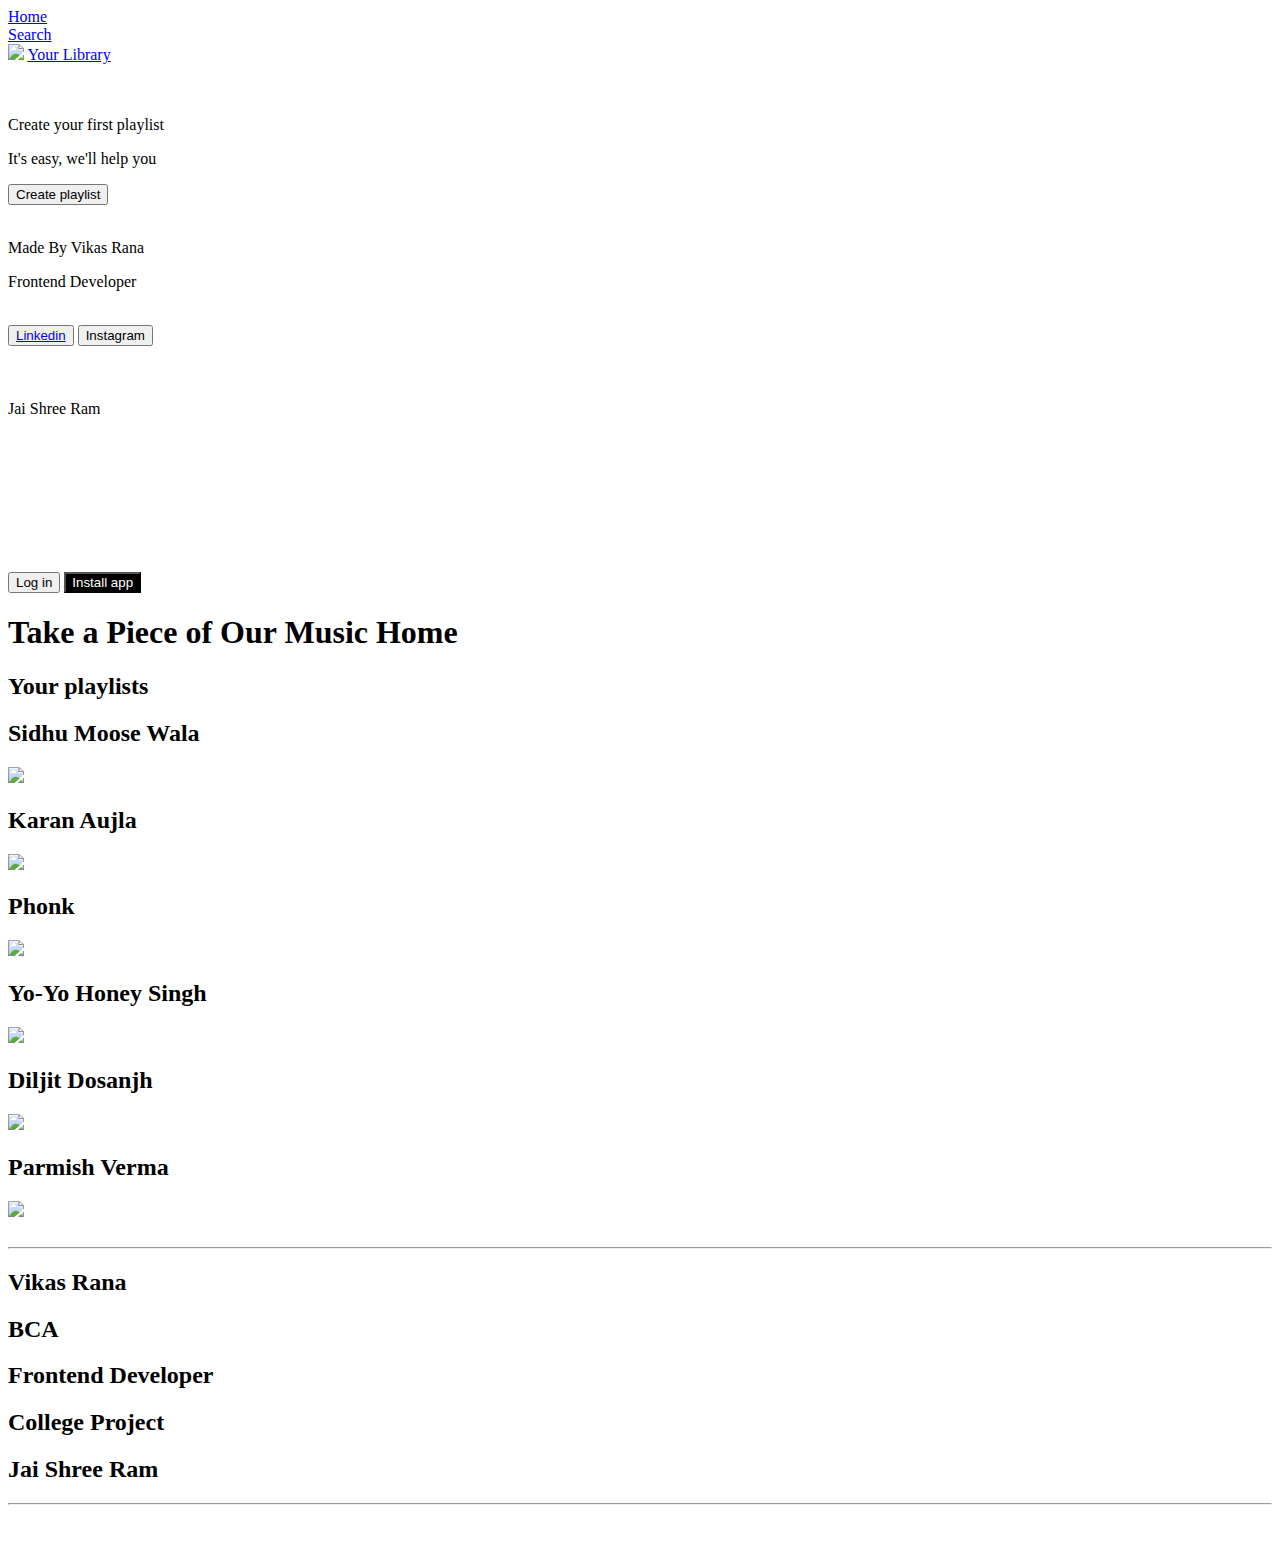
==== musicwebsite.html @ b895190f "Update and rename COLLEGE PROJECT.HTML to musicwebsite.html" ====
<!DOCTYPE html>
<html lang="en">

<head>
    <meta charset="UTF-8">
    <meta name="viewport" content="width=device-width, initial-scale=1.0">
    <link rel="stylesheet" href="cp.CSS">
    <link rel="stylesheet" href="https://cdnjs.cloudflare.com/ajax/libs/font-awesome/6.4.2/css/all.min.css"
        integrity="sha512-z3gLpd7yknf1YoNbCzqRKc4qyor8gaKU1qmn+CShxbuBusANI9QpRohGBreCFkKxLhei6S9CQXFEbbKuqLg0DA=="
        crossorigin="anonymous" referrerpolicy="no-referrer">
    <link rel="icon" sizes="32x32" type="image/png"
        href="music.png">
    <title>Vikas - Music for Every Taste</title>
    <link rel="preconnect" href="https://fonts.googleapis.com">
    <link rel="preconnect" href="https://fonts.gstatic.com" crossorigin>
    <link
        href="https://fonts.googleapis.com/css2?family=Montserrat:wght@300;400;500;600;700&family=Poppins:wght@400;700&display=swap"
        rel="stylesheet">
</head>

<body>
    <div class="main">
        <div class="sidebar">
            <div class="nav">
                <div class="nav-option" style="opacity: 1;">
                    <i class="fa-solid fa-house"></i>
                    <a href="#">Home</a>
                </div>
                <div class="nav-option">
                    <i class="fa-solid fa-magnifying-glass"></i>
                    <a href="#">Search</a>
                </div>
            </div>
            <div class="library">
                <div class="option">
                    <div class="lib-option nav-option">
                        <img src="library_icon.png">
                        <a href="#">Your Library</a>
                    </div>
                    <div class="icons">
                        <i class="fa-solid fa-plus"></i>
                        <i class="fa-solid fa-arrow-right"></i>
                    </div>
                </div>
                <br><br>
                <div class="lib-box">
                    <p class="box-p1">Create your first playlist</p>
                    <p class="box-p2">It's easy, we'll help you</p>
                    <button class="badge">Create playlist</button>
                </div>
                <br>
                <div class="vikas-box">
                    <p class="box-p1">Made By Vikas Rana</p>
                    <p class="box-p2">Frontend Developer</p>
                    <br>
                    <button class="badge" id="linkedin"><a
                            href="https://www.linkedin.com/in/vikas-rana-53a373256/">Linkedin</a></button>
                    <button class="badge">Instagram</button>
                </div>
                <br><br><br>
                <div class="RAM">Jai Shree Ram</div>
            </div>
        </div>
        <div class="main-content">
            <div class="sticky-nav">
                <div class="sticky-nav-icons">

                    <video src="EARTH.webm" loop   autoplay width="200px"></video>

                </div>
                <div class="sticky-nav-options">
                    <button class="badge" id="log">Log in</button>
                    <button class="badge" style="background-color: black; color: white;">
                        <i class="fa-regular fa-circle-down"></i> Install app
                    </button>
                    <i class="fa-regular fa-user"></i>
                </div>

            </div>

            <h1> Take a Piece of Our Music Home</h1>
            <h2>Your playlists</h2>
            <div class="cards-containers">
                <div class="cards-container">
                    <h2>Sidhu Moose Wala</h2>
                    <a href="https://open.spotify.com/playlist/37i9dQZF1DWYxszLYIyBAv?si=ceef422b6ad64b12">
                        <img src="SIDHU.jpeg">
                    </a>
                </div>
                <div class="cards-container">
                    <h2>Karan Aujla</h2>
                    <a href="https://open.spotify.com/artist/6DARBhWbfcS9E4yJzcliqQ?si=zTHFvHwIR0CX3CtEvxhQfA">
                        <img src="karan.jpg">
                    </a>
                </div>
                <div class="cards-container">
                    <h2>Phonk</h2>
                    <a href="https://open.spotify.com/playlist/37i9dQZF1DWWY64wDtewQt?si=86f5aedbd40541b0">
                        <img src="phonk.jpg">
                    </a>
                </div>
            </div>
            <div class="cards-containers">
                <div class="cards-container">
                    <h2>Yo-Yo Honey Singh</h2>
                    <a href="https://open.spotify.com/playlist/37i9dQZF1DWYxszLYIyBAv?si=ceef422b6ad64b12">
                        <img src="OIP (1).jpeg">
                    </a>
                </div>
                <div class="cards-container">
                    <h2>Diljit Dosanjh</h2>
                    <a href="https://open.spotify.com/playlist/37i9dQZF1DWYxszLYIyBAv?si=ceef422b6ad64b12">
                        <img src="dd.jpeg">
                    </a>
                </div>
                <div class="cards-container">
                    <h2>Parmish Verma</h2>
                    <a href="https://open.spotify.com/playlist/37i9dQZF1DWYxszLYIyBAv?si=ceef422b6ad64b12">
                        <img src="pv.jpeg">
                    </a>
                </div>
            </div>
            <br>
            <hr>
            <footer>
                <div class="footer-info">
                    <h2>Vikas Rana</h2>
                    <h2>BCA</h2>
                    <h2>Frontend Developer</h2>
                    <h2>College Project</h2>
                    <h2>Jai Shree Ram</h2>
                </div>
            </footer>
            <hr>
            <br><br>
        </div>
    </div>
<script>
    alert("Please open in  67%");
</script>



</body>

</html>
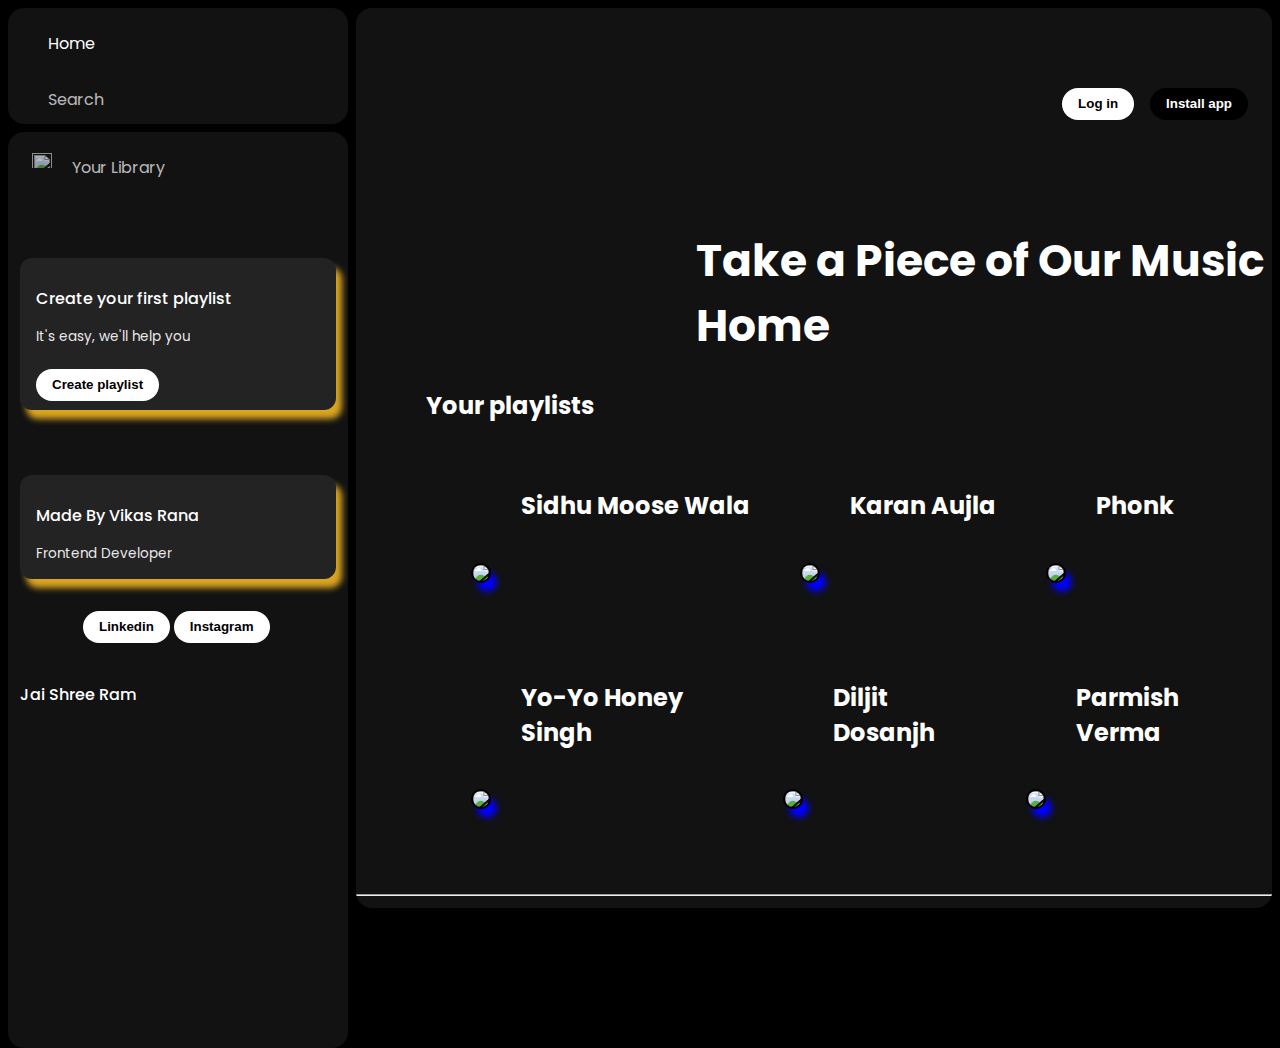
==== commit e8e3dd2d: "Update musicwebsite.html" ====
--- a/musicwebsite.html
+++ b/musicwebsite.html
@@ -4,7 +4,7 @@
 <head>
     <meta charset="UTF-8">
     <meta name="viewport" content="width=device-width, initial-scale=1.0">
-    <link rel="stylesheet" href="cp.CSS">
+    <link rel="stylesheet" href="music.css">
     <link rel="stylesheet" href="https://cdnjs.cloudflare.com/ajax/libs/font-awesome/6.4.2/css/all.min.css"
         integrity="sha512-z3gLpd7yknf1YoNbCzqRKc4qyor8gaKU1qmn+CShxbuBusANI9QpRohGBreCFkKxLhei6S9CQXFEbbKuqLg0DA=="
         crossorigin="anonymous" referrerpolicy="no-referrer">
--- a/music.css
+++ b/music.css
@@ -0,0 +1,304 @@
+body {
+    font-family: 'Montserrat', sans-serif;
+    font-family: 'Poppins', sans-serif;
+    margin: 0;
+    background-color: black;
+    color: white;
+    overflow: hidden;
+}
+
+
+.main {
+    display: flex;
+    height: 100vh;
+    padding: 0.5rem;
+  
+}
+
+.sidebar {
+    background-color: black;
+    width: 340px;
+    border-radius: 1rem;
+    /* background-color: #121212; */
+    margin-right: 0.5rem;
+}
+
+.main-content {
+    background-color: #121212;
+
+    flex: 1;
+
+    border-radius: 1rem;
+    overflow: auto;
+}
+
+
+.music-player {
+    background-color: black;
+    position: fixed;
+    bottom: 0px;
+    width: 100%;
+    height: 72px;
+}
+
+a {
+    text-decoration: none;
+    color: white;
+    
+}
+
+.nav {
+    background-color: #121212;
+    border-radius: 1rem;
+    display: flex;
+    flex-direction: column;
+    justify-items: center;
+    height: 100px;
+    padding: 0.5rem 0.75rem;
+}
+
+.nav-option {
+    line-height: 2.5rem;
+    opacity: 0.7;
+    padding: 0.5rem 0.75rem;
+    
+}
+
+.nav-option:hover {
+    line-height: 2.5rem;
+    opacity: 1;
+}
+
+.nav-option i {
+    font-size: 1rem;
+}
+
+.nav-option a {
+    font-size: 1rem;
+    margin-left: 1rem;
+    
+}
+
+.library {
+    background-color: #121212;
+    border-radius: 1rem;
+    height: 100%;
+    margin-top: 0.5rem;
+    padding: 0.5rem 0.75rem;
+}
+
+.option {
+    display: flex;
+    justify-content: space-between;
+    align-items: center;
+   
+
+}
+
+.lib-option img {
+    height: 1.25rem;
+    width: 1.25rem;
+
+}
+
+.icons {
+    font-size: 1.25rem;
+    opacity: 0.7;
+    margin-right: 1rem;
+    display: flex;
+}
+
+.icons i {
+    opacity: 0.7;
+    margin-right: 1rem;
+
+}
+
+.icons i:hover {
+    opacity: 1;
+
+}
+
+.lib-box {
+    background-color: #232323;
+    height: 8rem;
+    border-radius: 0.75rem;
+    margin: 0.75rem 0 1.75rem 0;
+    padding: 0.75rem 1rem;
+    box-shadow: 6px 9px 6px goldenrod;
+}
+
+.box-p1 {
+    font-size: 1rem;
+    font-weight: 500;
+}
+
+.box-p2 {
+    font-size: 0.85rem;
+    opacity: 0.9;
+
+
+}
+
+.badge {
+    background-color: white;
+    border: none;
+    border-radius: 100px;
+    padding: 0.25rem 1rem;
+    font-weight: 700;
+    margin-top: 0.5rem;
+    height: 2rem;
+    width: fit-content;
+}
+
+.sticky-nav {
+    position: sticky;
+    top: 0;
+    background-color: #121212;
+    display: flex;
+    justify-content: space-between;
+    align-items: center;
+    padding: 1rem 0 1rem 0;
+}
+
+.sticky-nav-icons {
+    font-size: 1.5rem;
+    margin-left: 0.75rem;
+}
+
+.sticky-nav-options {
+    display: flex;
+    justify-content: center;
+    align-items: center;
+    padding: 1rem;
+}
+
+.sticky-nav-options button {
+    margin: 0.5rem;
+}
+
+.badge {
+    background-color: white;
+}
+
+h1 {
+    margin-left: 1rem;
+}
+
+.cards-container img {
+    border-radius: 20px;
+    margin: 20px;
+    background-size: cover;
+    box-shadow: 6px 9px 6px blue;
+
+
+}
+
+.cards-containers {
+    display: flex;
+    padding: 10px;
+    margin-left: 70px;
+
+}
+
+.cards-container{
+    border-radius: 20px;
+    padding: 15px;
+}
+
+.cards-container img {
+    box-shadow: 6px 9px 6px blue;
+    border-radius: 20px;
+    /* margin-left: 70px; */
+    height: 300px;
+    border: 2px solid black;
+
+    /* display: flex; */
+
+}
+.card-containers img:hover{
+    background-color: aqua;
+}
+h2 {
+    margin-left: 130px;
+
+}
+
+.footer-info{
+   display: flex;
+    /* margin-left: 130px; */
+
+    
+   
+}
+
+.communities{
+    margin-left: 80px;
+}
+
+.cards-container:hover{
+    box-shadow: 18px 18px 100px yellowgreen;
+ 
+ 
+}
+
+.vikas-box{
+    background-color: #232323;
+    height: 5rem;
+    border-radius: 0.75rem;
+    margin: 0.75rem 0 1.75rem 0;
+    padding: 0.75rem 1rem;
+    box-shadow: 6px 9px 6px goldenrod;
+   
+   
+}
+
+#linkedin {
+    margin-left: 47px;
+    color: black;
+}
+#linkedin a {
+    
+    color: black;
+}
+
+video{
+    border-radius: 100px;
+
+}
+
+video:hover{
+    transform: scale(1.1);
+    transition: ease-in-out;
+
+}
+
+.img-footer{
+    margin-left: 400px;
+}
+
+
+.RAM{
+    font-weight: 500;
+}
+
+h2{
+    margin-left: 70px;
+    align-items: center;
+    justify-content: center;
+}
+
+#log:hover{
+    transition: ease-in-out 1s ;
+    transform: scale(1.2);
+}
+
+h1{
+ margin-left: 340px;
+ font-weight: 700;
+ font-size: 2.75rem;
+}
+.footer-info{
+    color: yellow;
+    padding-left: 100px;
+}
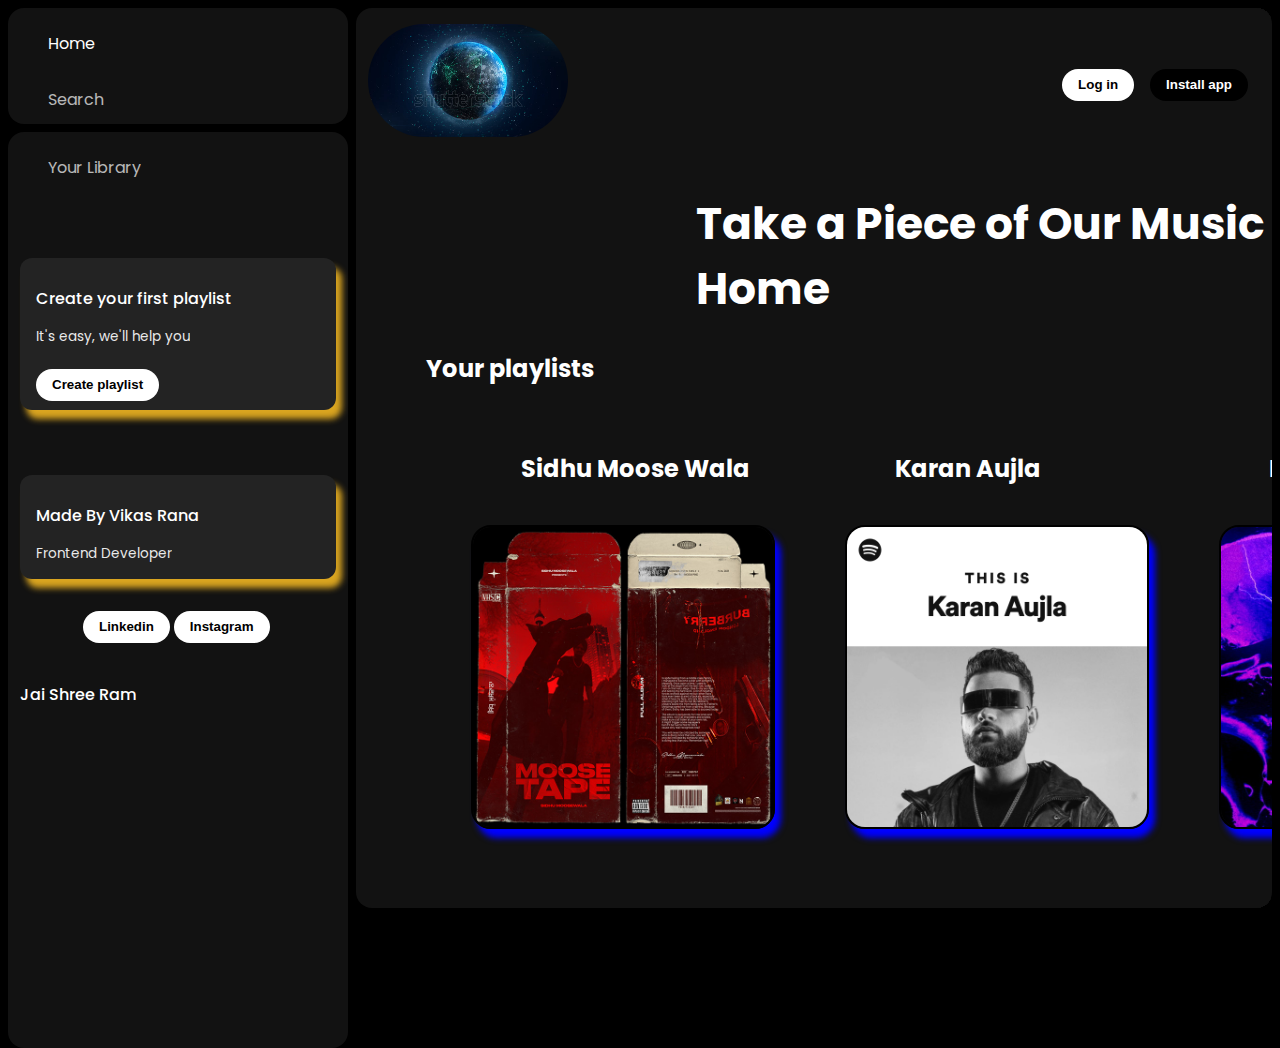
==== commit ebc697d4: "Update musicwebsite.html" ====
--- a/musicwebsite.html
+++ b/musicwebsite.html
@@ -34,7 +34,7 @@
             <div class="library">
                 <div class="option">
                     <div class="lib-option nav-option">
-                        <img src="library_icon.png">
+<!--                         <img src="library_icon.png"> -->
                         <a href="#">Your Library</a>
                     </div>
                     <div class="icons">
